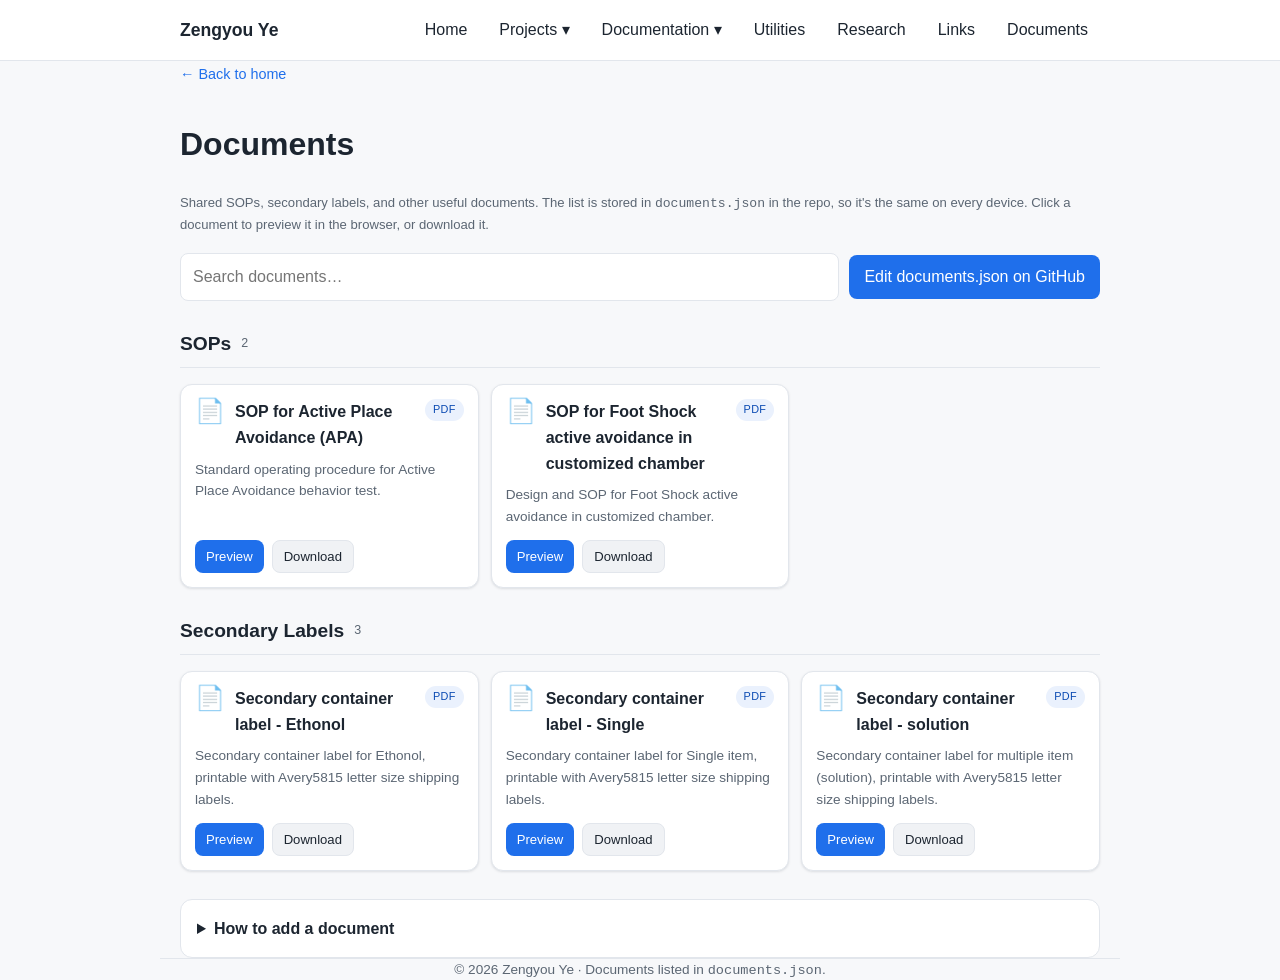
==== documents.html @ ab86b9a3 "update add useful documents page" ====
<!DOCTYPE html>
<html lang="en">
<head>
<meta charset="UTF-8">
<meta name="viewport" content="width=device-width, initial-scale=1.0">
<title>Documents — Your Name</title>
<link rel="stylesheet" href="assets/style.css">
<style>
  .toolbar{display:flex;gap:10px;flex-wrap:wrap;align-items:center;margin:18px 0}
  .toolbar input[type=text]{flex:1;min-width:200px}
  .btn{background:var(--brand);color:#fff;border:0;border-radius:8px;padding:9px 15px;font:inherit;
    cursor:pointer;text-decoration:none;display:inline-block}
  .btn:hover{background:var(--brand-2);text-decoration:none}
  .btn.secondary{background:var(--code);color:var(--ink);border:1px solid var(--line)}
  .btn.small{padding:5px 11px;font-size:.82rem}
  .cat{margin-top:28px}
  .cat h2{font-size:1.2rem;border-bottom:1px solid var(--line);padding-bottom:8px;
    display:flex;align-items:center;gap:10px}
  .cat h2 .count{font-size:.78rem;color:var(--muted);font-weight:400}
  .docgrid{display:grid;gap:12px;grid-template-columns:repeat(auto-fill,minmax(280px,1fr));margin-top:14px}
  .doccard{background:var(--panel);border:1px solid var(--line);border-radius:12px;padding:14px;
    box-shadow:var(--shadow);display:flex;flex-direction:column}
  .doccard .top{display:flex;gap:10px;align-items:flex-start}
  .doccard .icon{font-size:1.5rem;line-height:1;flex-shrink:0}
  .doccard .title{font-weight:600;word-break:break-word}
  .doccard .badge{font-size:.68rem;text-transform:uppercase;letter-spacing:.03em;color:var(--brand-2);
    background:#eaf1fd;border-radius:999px;padding:2px 8px;margin-left:auto;flex-shrink:0}
  .doccard .desc{font-size:.85rem;color:var(--muted);margin-top:8px;flex:1}
  .doccard .actions{margin-top:12px;display:flex;gap:8px}
  .empty{color:var(--muted);font-size:.92rem;margin-top:16px}
  .loading{color:var(--muted);margin-top:16px}
  details{margin-top:28px;background:var(--panel);border:1px solid var(--line);border-radius:12px;padding:16px}
  summary{cursor:pointer;font-weight:600}
  details code{background:var(--code);padding:1px 6px;border-radius:4px;border:1px solid var(--line);
    font-family:ui-monospace,Menlo,Consolas,monospace;font-size:.85rem}
  details pre{background:var(--code);border:1px solid var(--line);border-radius:8px;padding:12px;
    overflow:auto;font-size:.82rem}
  /* Preview modal */
  .modal-bg{position:fixed;inset:0;background:rgba(16,24,40,.6);display:none;z-index:100;
    align-items:center;justify-content:center;padding:16px}
  .modal-bg.open{display:flex}
  .modal{background:#fff;border-radius:12px;width:100%;max-width:900px;height:85vh;display:flex;
    flex-direction:column;overflow:hidden;box-shadow:var(--shadow)}
  .modal .mhead{display:flex;align-items:center;gap:10px;padding:12px 16px;border-bottom:1px solid var(--line)}
  .modal .mhead .mtitle{font-weight:600;font-size:.95rem;overflow:hidden;text-overflow:ellipsis;white-space:nowrap}
  .modal .mhead .mclose{margin-left:auto;background:var(--code);border:1px solid var(--line);
    border-radius:8px;padding:6px 12px;cursor:pointer;font:inherit}
  .modal iframe,.modal img{flex:1;width:100%;border:0;background:#f0f2f5;object-fit:contain}
</style>
</head>
<body data-root="">
<main class="container">
  <a class="backlink" href="index.html">&larr; Back to home</a>
  <h1>Documents</h1>
  <p class="note">Shared SOPs, secondary labels, and other useful documents. The list is stored in
     <code>documents.json</code> in the repo, so it's the same on every device. Click a document to
     preview it in the browser, or download it.</p>

  <div class="toolbar">
    <input type="text" id="search" placeholder="Search documents…">
    <a class="btn" id="editBtn" href="#" target="_blank" rel="noopener">Edit documents.json on GitHub</a>
  </div>

  <div id="loading" class="loading">Loading documents…</div>
  <div id="container"></div>

  <details>
    <summary>How to add a document</summary>
    <p style="margin-top:12px">Documents are listed in <code>documents.json</code>. You can either
       store the file in the repo (e.g. in an <code>assets/docs/</code> folder) and point to it, or
       link to a file hosted elsewhere (Google Drive, SharePoint, Dropbox) by pasting its share URL.</p>
    <ol>
      <li>If storing in the repo: upload your file (PDF recommended for in-browser preview) into
          <code>assets/docs/</code>.</li>
      <li>Click <b>Edit documents.json on GitHub</b> above and add an entry:</li>
    </ol>
    <pre>{
  "title": "My SOP name",
  "url": "assets/docs/my-sop.pdf",
  "category": "SOPs",
  "type": "pdf",
  "desc": "Short description"
}</pre>
    <p>Put a comma after the previous entry's <code>}</code>, keep everything inside the outer
       <code>[ ]</code>, and commit. The page updates within about a minute.</p>
    <p class="note">Fields: <code>title</code>, <code>url</code>, <code>category</code> (groups
       documents), <code>type</code> (<code>pdf</code>, <code>image</code>, <code>doc</code>,
       <code>sheet</code>, or <code>link</code> — controls the icon and preview), and optional
       <code>desc</code>. PDFs and images preview in-page; Word/Excel files download.</p>
  </details>
</main>

<!-- Preview modal -->
<div class="modal-bg" id="modal">
  <div class="modal">
    <div class="mhead">
      <span class="mtitle" id="mtitle"></span>
      <a class="btn small" id="mopen" href="#" target="_blank" rel="noopener">Open in new tab</a>
      <button class="mclose" id="mclose">Close</button>
    </div>
    <div id="mbody" style="flex:1;display:flex"></div>
  </div>
</div>

<footer class="container">
  &copy; <span id="year"></span> Zengyou Ye &middot; Documents listed in <code>documents.json</code>.
</footer>

<script src="assets/data.js"></script>
<script src="assets/nav.js"></script>
<script>
(function(){
  const $ = id => document.getElementById(id);
  let docs = [];

  const ICONS = { pdf:"📄", image:"🖼️", doc:"📝", sheet:"📊", link:"🔗" };

  // Build "Edit on GitHub" URL from GH_USER + guessed repo
  const REPO = (window.GH_USER && window.GH_USER !== "USERNAME") ? guessRepo() : null;
  function guessRepo(){
    const host = location.hostname;
    const parts = location.pathname.split("/").filter(Boolean);
    if(parts.length && !host.startsWith(window.GH_USER.toLowerCase())) return parts[0];
    return window.GH_USER + ".github.io";
  }
  if(REPO){
    $("editBtn").href = `https://github.com/${window.GH_USER}/${REPO}/edit/main/documents.json`;
  }else{
    $("editBtn").style.display = "none";
  }

  function esc(s){ return (s||"").replace(/[&<>"']/g,c=>({"&":"&amp;","<":"&lt;",">":"&gt;",'"':"&quot;","'":"&#39;"}[c])); }

  async function load(){
    try{
      const res = await fetch("documents.json?_=" + Date.now());
      if(!res.ok) throw new Error();
      docs = await res.json();
    }catch(e){
      $("loading").textContent = "Couldn't load documents.json. Make sure the file exists in the repo root.";
      return;
    }
    $("loading").style.display = "none";
    render();
  }

  function canPreview(d){
    const t = (d.type||"").toLowerCase();
    return t === "pdf" || t === "image";
  }

  function render(){
    const term = $("search").value.trim().toLowerCase();
    const filtered = docs.filter(d =>
      !term || (d.title+" "+(d.category||"")+" "+(d.desc||"")+" "+(d.type||"")).toLowerCase().includes(term));

    const container = $("container");
    if(!filtered.length){
      container.innerHTML = `<p class="empty">${docs.length?"No documents match your search.":"No documents yet — add some to documents.json."}</p>`;
      return;
    }
    const groups = {};
    filtered.forEach(d=>{ const c=d.category||"Uncategorized"; (groups[c]=groups[c]||[]).push(d); });

    container.innerHTML = Object.keys(groups).sort().map(cat=>{
      const cards = groups[cat].map((d,idx)=>{
        const gi = docs.indexOf(d);
        const icon = ICONS[(d.type||"link").toLowerCase()] || ICONS.link;
        const previewBtn = canPreview(d)
          ? `<button class="btn small" data-preview="${gi}">Preview</button>` : "";
        return `
          <div class="doccard">
            <div class="top">
              <span class="icon">${icon}</span>
              <span class="title">${esc(d.title)}</span>
              <span class="badge">${esc(d.type||"link")}</span>
            </div>
            ${d.desc?`<div class="desc">${esc(d.desc)}</div>`:`<div class="desc"></div>`}
            <div class="actions">
              ${previewBtn}
              <a class="btn small secondary" href="${esc(d.url)}" target="_blank" rel="noopener" download>Download</a>
            </div>
          </div>`;
      }).join("");
      return `<div class="cat"><h2>${esc(cat)} <span class="count">${groups[cat].length}</span></h2>
              <div class="docgrid">${cards}</div></div>`;
    }).join("");

    container.querySelectorAll("[data-preview]").forEach(b=>{
      b.addEventListener("click",()=>openPreview(docs[+b.dataset.preview]));
    });
  }

  function openPreview(d){
    $("mtitle").textContent = d.title;
    $("mopen").href = d.url;
    const body = $("mbody");
    const t = (d.type||"").toLowerCase();
    if(t === "image"){
      body.innerHTML = `<img src="${esc(d.url)}" alt="${esc(d.title)}">`;
    }else{ // pdf
      body.innerHTML = `<iframe src="${esc(d.url)}" title="${esc(d.title)}"></iframe>`;
    }
    $("modal").classList.add("open");
  }
  function closePreview(){ $("modal").classList.remove("open"); $("mbody").innerHTML=""; }

  $("search").addEventListener("input", render);
  $("mclose").addEventListener("click", closePreview);
  $("modal").addEventListener("click", e=>{ if(e.target.id==="modal") closePreview(); });
  document.addEventListener("keydown", e=>{ if(e.key==="Escape") closePreview(); });

  load();
})();
</script>
</body>
</html>
---- assets/style.css ----
:root{
  --bg:#f7f8fa; --panel:#ffffff; --ink:#1c2530; --muted:#5b6673;
  --brand:#1f6feb; --brand-2:#0b4bb3; --line:#e2e6ec; --ok:#0d8a5f;
  --code:#f0f2f5; --shadow:0 1px 3px rgba(16,24,40,.08),0 1px 2px rgba(16,24,40,.04);
}
*{box-sizing:border-box}
body{margin:0;font:16px/1.6 -apple-system,BlinkMacSystemFont,"Segoe UI",Roboto,Helvetica,Arial,sans-serif;
  color:var(--ink);background:var(--bg);}
a{color:var(--brand);text-decoration:none}
a:hover{text-decoration:underline}
.container{max-width:960px;margin:0 auto;padding:0 20px}

header.site{background:var(--panel);border-bottom:1px solid var(--line);position:sticky;top:0;z-index:50}
.nav{display:flex;align-items:center;gap:8px;height:60px}
.brand{font-weight:700;font-size:1.1rem;margin-right:auto;color:var(--ink)}
.brand:hover{text-decoration:none}
.nav a.link,.dropdown>button{background:none;border:0;font:inherit;color:var(--ink);
  padding:8px 12px;border-radius:8px;cursor:pointer}
.nav a.link:hover,.dropdown>button:hover{background:var(--code);text-decoration:none}
.dropdown{position:relative}
.dropdown-menu{position:absolute;right:0;top:110%;background:var(--panel);border:1px solid var(--line);
  border-radius:10px;box-shadow:var(--shadow);min-width:240px;padding:6px;display:none}
.dropdown.open .dropdown-menu{display:block}
.dropdown-menu a{display:block;padding:8px 10px;border-radius:6px;color:var(--ink)}
.dropdown-menu a:hover{background:var(--code);text-decoration:none}
.dropdown-menu .muted{font-size:.8rem;color:var(--muted);padding:6px 10px 2px;display:block}

main{padding:40px 0 80px}
.hero{padding:36px 0 8px}
.hero h1{font-size:2.1rem;margin:0 0 6px}
.hero p{color:var(--muted);font-size:1.1rem;max-width:60ch}
.grid{display:grid;gap:16px;grid-template-columns:repeat(auto-fit,minmax(240px,1fr));margin-top:28px}
.card{background:var(--panel);border:1px solid var(--line);border-radius:14px;padding:20px;box-shadow:var(--shadow)}
.card h3{margin:.1rem 0 .4rem}
.card p{color:var(--muted);margin:.2rem 0 .8rem}
.tag{display:inline-block;font-size:.72rem;letter-spacing:.03em;text-transform:uppercase;
  color:var(--brand-2);background:#eaf1fd;border-radius:999px;padding:3px 10px;margin-bottom:8px}
h2.section{font-size:1.35rem;border-bottom:1px solid var(--line);padding-bottom:8px;margin-top:44px}

.calc{background:var(--panel);border:1px solid var(--line);border-radius:14px;padding:24px;box-shadow:var(--shadow);margin-top:20px}
.row{display:grid;grid-template-columns:1fr 1fr;gap:14px}
@media(max-width:560px){.row{grid-template-columns:1fr}}
label{display:block;font-size:.85rem;color:var(--muted);margin:12px 0 4px;font-weight:600}
input,select{width:100%;padding:10px 12px;border:1px solid var(--line);border-radius:8px;font:inherit;background:#fff}
input:focus,select:focus{outline:2px solid var(--brand);border-color:var(--brand)}
.result{margin-top:18px;padding:16px;border-radius:10px;background:#eef7f1;border:1px solid #cdeadd}
.result .big{font-size:1.6rem;font-weight:700;color:var(--ok)}
.workings{margin-top:14px;padding:14px;background:var(--code);border-radius:10px;font-size:.9rem}
.workings code{font-family:ui-monospace,SFMono-Regular,Menlo,Consolas,monospace;background:#fff;padding:1px 5px;border-radius:4px;border:1px solid var(--line)}
.note{font-size:.82rem;color:var(--muted);margin-top:10px}
.tabs{display:flex;gap:6px;margin:24px 0 0;flex-wrap:wrap}
.tab{padding:8px 14px;border-radius:8px 8px 0 0;border:1px solid var(--line);border-bottom:none;
  background:var(--code);cursor:pointer}
.tab.active{background:var(--panel);font-weight:600}
.backlink{display:inline-block;margin-bottom:12px;font-size:.9rem}
footer{border-top:1px solid var(--line);color:var(--muted);font-size:.85rem;padding:24px 0;text-align:center}
ul{padding-left:20px}
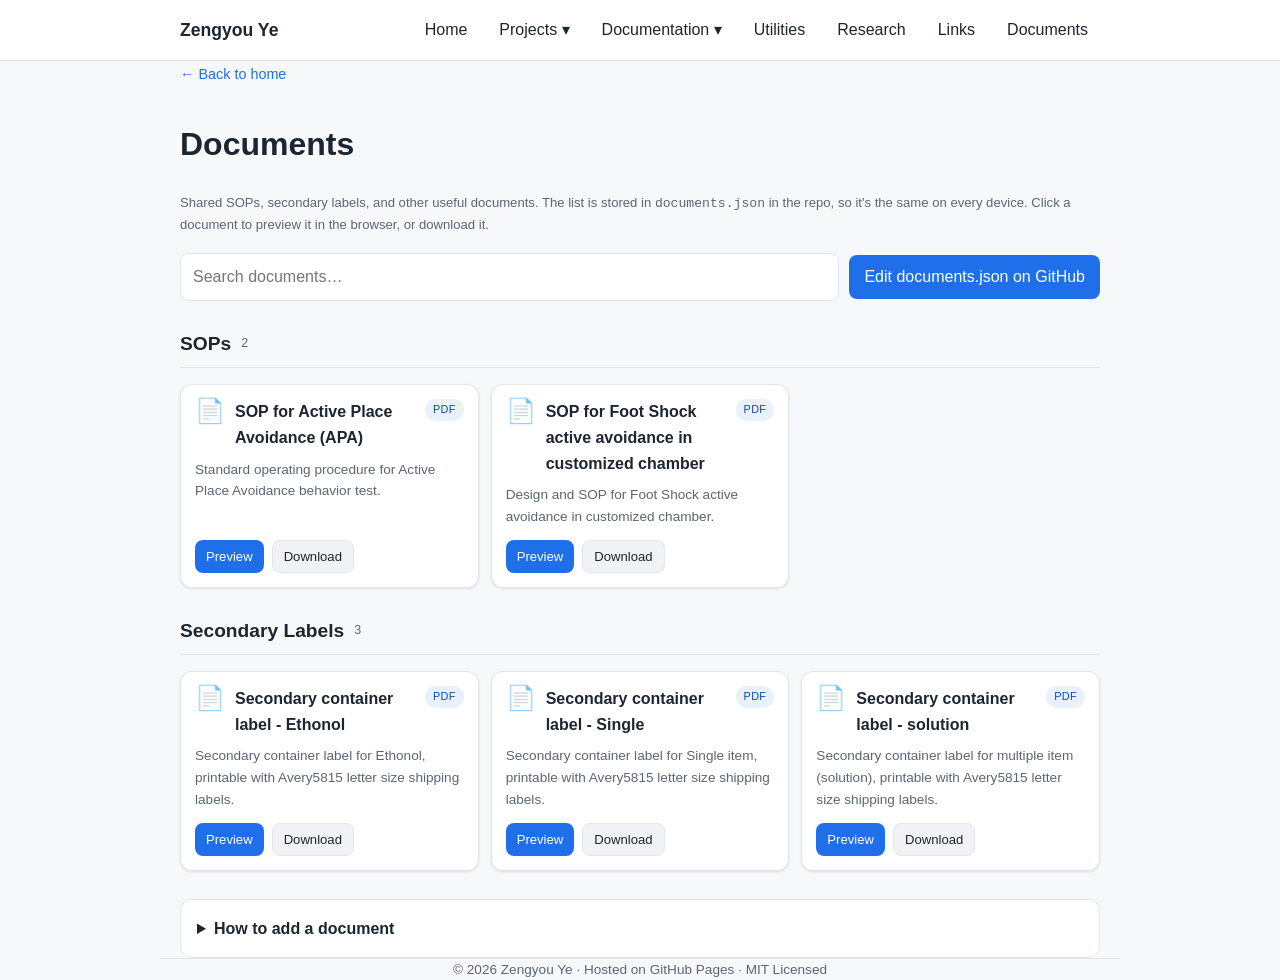
==== commit 4a371af2: "update  add MIT licensed" ====
--- a/documents.html
+++ b/documents.html
@@ -103,7 +103,7 @@
 </div>
 
 <footer class="container">
-  &copy; <span id="year"></span> Zengyou Ye &middot; Documents listed in <code>documents.json</code>.
+  &copy; <span id="year"></span> Zengyou Ye &middot; Hosted on GitHub Pages &middot; MIT Licensed
 </footer>
 
 <script src="assets/data.js"></script>
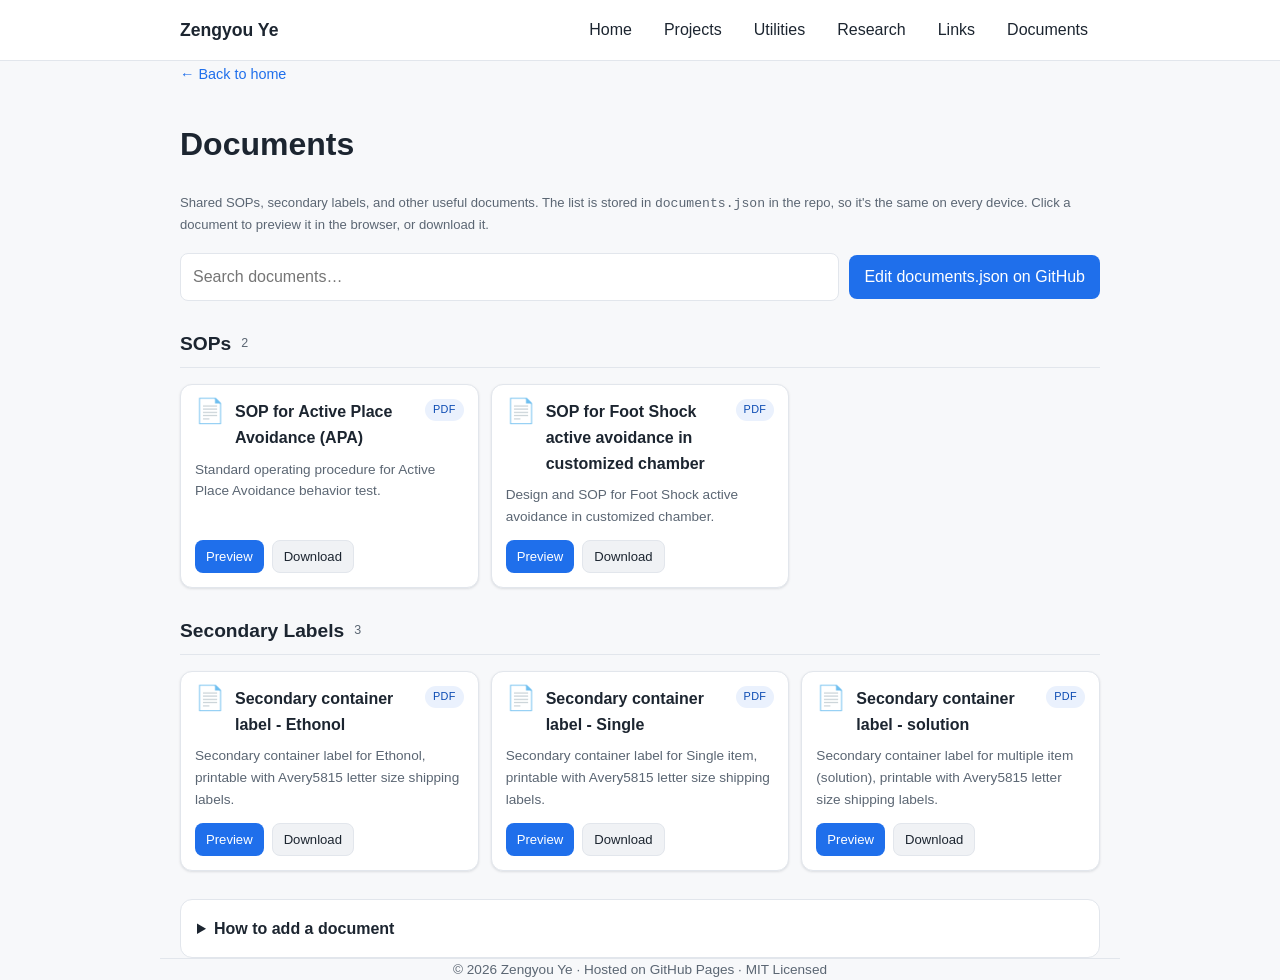
==== commit 54122805: "Update documents.html" ====
--- a/documents.html
+++ b/documents.html
@@ -3,7 +3,7 @@
 <head>
 <meta charset="UTF-8">
 <meta name="viewport" content="width=device-width, initial-scale=1.0">
-<title>Documents — Your Name</title>
+<title>Documents — Zengyou Ye</title>
 <link rel="stylesheet" href="assets/style.css">
 <style>
   .toolbar{display:flex;gap:10px;flex-wrap:wrap;align-items:center;margin:18px 0}
